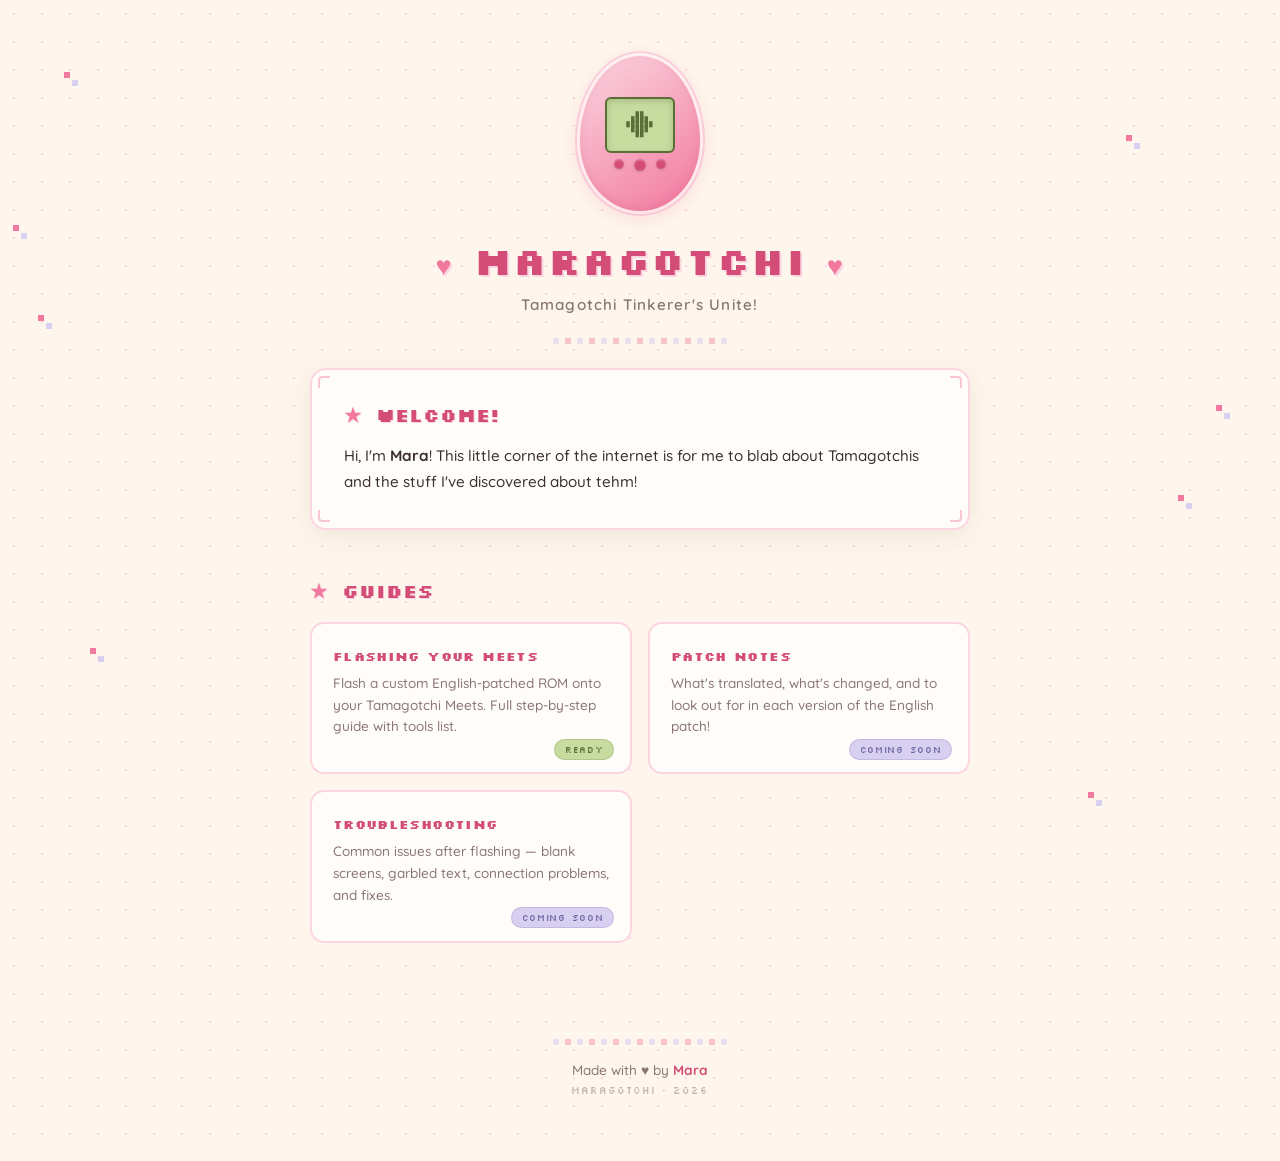
==== index.html @ a51bf193 "feat: maybe a home page?" ====
<!DOCTYPE html>
<html lang="en">
<head>
  <meta charset="UTF-8">
  <meta name="viewport" content="width=device-width, initial-scale=1.0">
  <title>Maragotchi ~ Tamagotchi Guides</title>
  <link rel="preconnect" href="https://fonts.googleapis.com">
  <link rel="preconnect" href="https://fonts.gstatic.com" crossorigin>
  <link href="https://fonts.googleapis.com/css2?family=Silkscreen:wght@400;700&family=Quicksand:wght@400;500;600;700&display=swap" rel="stylesheet">
  <link rel="stylesheet" href="style.css">
</head>
<body>

  <!-- floating pixel stars -->
  <div class="stars" aria-hidden="true">
    <span class="star" style="top:8%;left:5%;animation-delay:0s"></span>
    <span class="star" style="top:15%;left:88%;animation-delay:1.2s"></span>
    <span class="star" style="top:35%;left:3%;animation-delay:0.6s"></span>
    <span class="star" style="top:55%;left:92%;animation-delay:1.8s"></span>
    <span class="star" style="top:72%;left:7%;animation-delay:0.3s"></span>
    <span class="star" style="top:88%;left:85%;animation-delay:2.1s"></span>
    <span class="star" style="top:45%;left:95%;animation-delay:1.5s"></span>
    <span class="star" style="top:25%;left:1%;animation-delay:0.9s"></span>
  </div>

  <div class="page-wrap">

    <!-- ====== HEADER ====== -->
    <header class="hero">
      <div class="tama-badge">
        <div class="tama-screen">
          <div class="pixel-pet" aria-hidden="true">
            <div class="pet-row">&#9608;&#9608;</div>
            <div class="pet-row">&#9608;&#9608;&#9608;&#9608;</div>
            <div class="pet-row">&#9608;&#9608;&#9608;&#9608;&#9608;&#9608;</div>
            <div class="pet-row">&#9608;&#9608;&#9608;&#9608;</div>
            <div class="pet-row">&#9608;&#9608;</div>
          </div>
        </div>
        <div class="tama-buttons" aria-hidden="true">
          <span class="tama-btn"></span>
          <span class="tama-btn mid"></span>
          <span class="tama-btn"></span>
        </div>
      </div>
      <h1 class="site-title">
        <span class="title-deco">&hearts;</span>
        Maragotchi
        <span class="title-deco">&hearts;</span>
      </h1>
      <p class="tagline">Tamagotchi Tinkerer's Unite!</p>
      <div class="header-divider" aria-hidden="true">
        <span></span><span></span><span></span><span></span><span></span>
        <span></span><span></span><span></span><span></span><span></span>
        <span></span><span></span><span></span><span></span><span></span>
      </div>
    </header>

    <!-- ====== WELCOME ====== -->
    <section class="card intro-card">
      <div class="card-corner tl"></div>
      <div class="card-corner tr"></div>
      <div class="card-corner bl"></div>
      <div class="card-corner br"></div>
      <h2><span class="bullet">&starf;</span> Welcome!</h2>
      <p>
        Hi, I'm <strong>Mara</strong>! This little corner of the internet is for me to blab about Tamagotchis and the stuff  I've discovered about tehm!
      </p>
    </section>

    <!-- ====== GUIDE CARDS ====== -->
    <section>
      <h2 class="section-heading"><span class="bullet">&starf;</span> Guides</h2>

      <div class="guide-grid">

        <a href="flashing.html" class="guide-card">
          <h3>Flashing Your Meets</h3>
          <p>Flash a custom English-patched ROM onto your Tamagotchi Meets. Full step-by-step guide with tools list.</p>
          <span class="guide-card-tag">Ready</span>
        </a>

        <a href="patch-notes.html" class="guide-card">
          <h3>Patch Notes</h3>
          <p>What's translated, what's changed, and to look out for in each version of the English patch!</p>
          <span class="guide-card-tag soon">Coming Soon</span>
        </a>

        <a href="troubleshooting.html" class="guide-card">
          <h3>Troubleshooting</h3>
          <p>Common issues after flashing &mdash; blank screens, garbled text, connection problems, and fixes.</p>
          <span class="guide-card-tag soon">Coming Soon</span>
        </a>




      </div>
    </section>

    <!-- ====== FOOTER ====== -->
    <footer>
      <div class="footer-deco" aria-hidden="true">
        <span></span><span></span><span></span><span></span><span></span>
        <span></span><span></span><span></span><span></span><span></span>
        <span></span><span></span><span></span><span></span><span></span>
      </div>
      <p>Made with &hearts; by <strong>Mara</strong></p>
      <p class="footer-sub">Maragotchi &middot; 2026</p>
    </footer>

  </div>
</body>
</html>
---- style.css ----
:root {
  --cream:      #fef6ec;
  --shell:      #f9ede0;
  --pink:       #f2789f;
  --pink-soft:  #fbd5e0;
  --pink-deep:  #d44d78;
  --lcd:        #c8dca0;
  --lcd-dark:   #5a6e3a;
  --lavender:   #d8d0f0;
  --text:       #3a2e2e;
  --text-light: #8a7575;
  --white:      #fffdf9;
  --shadow:     rgba(60, 40, 40, 0.08);
}

/* ===== Reset ===== */
*, *::before, *::after { box-sizing: border-box; margin: 0; padding: 0; }

/* ===== Body & Background ===== */
body {
  font-family: 'Quicksand', sans-serif;
  font-weight: 500;
  color: var(--text);
  background: var(--cream);
  overflow-x: hidden;
  position: relative;
  /* dot grid texture */
  background-image:
    radial-gradient(circle, var(--pink-soft) 1px, transparent 1px);
  background-size: 28px 28px;
}

/* ===== Floating Pixel Stars ===== */
.stars { position: fixed; inset: 0; pointer-events: none; z-index: 0; }

.star {
  position: absolute;
  width: 6px;
  height: 6px;
  background: var(--pink);
  animation: twinkle 3s ease-in-out infinite;
  image-rendering: pixelated;
}
.star::after {
  content: '';
  position: absolute;
  width: 6px;
  height: 6px;
  background: var(--lavender);
  top: 8px;
  left: 8px;
}

@keyframes twinkle {
  0%, 100% { opacity: 0.2; transform: scale(1); }
  50%      { opacity: 1;   transform: scale(1.6); }
}

/* ===== Page Wrapper ===== */
.page-wrap {
  position: relative;
  z-index: 1;
  max-width: 700px;
  margin: 0 auto;
  padding: 1rem 1.25rem 3rem;
}

/* ===== HEADER / HERO ===== */
.hero {
  text-align: center;
  padding: 2.5rem 0 1.5rem;
}

/* tama-shaped badge with LCD screen */
.tama-badge {
  width: 120px;
  height: 155px;
  margin: 0 auto 1.5rem;
  background: linear-gradient(145deg, var(--pink-soft) 0%, var(--pink) 100%);
  border-radius: 50% 50% 50% 50% / 55% 55% 45% 45%;
  flex-direction: column;
  display: flex;
  align-items: center;
  justify-content: center;
  box-shadow:
    0 4px 20px rgba(242, 120, 159, 0.3),
    inset 0 -3px 8px rgba(212, 77, 120, 0.2),
    0 0 0 3px var(--white),
    0 0 0 5px var(--pink-soft);
  animation: tama-float 4s ease-in-out infinite;
}

@keyframes tama-float {
  0%, 100% { transform: translateY(0); }
  50%      { transform: translateY(-8px); }
}

/* Buttons below screen */
.tama-buttons {
  display: flex;
  justify-content: center;
  gap: 10px;
  margin-top: 6px;
}

.tama-btn {
  width: 10px;
  height: 10px;
  background: var(--pink-deep);
  border-radius: 50%;
  box-shadow:
    inset 0 1px 2px rgba(255, 255, 255, 0.3),
    0 1px 3px rgba(60, 40, 40, 0.2);
  transition: transform 0.15s ease;
}

.tama-btn.mid {
  width: 12px;
  height: 12px;
}

.tama-btn:hover {
  transform: scale(1.3);
}

.tama-screen {
  width: 70px;
  height: 56px;
  background: var(--lcd);
  border-radius: 6px;
  border: 2px solid var(--lcd-dark);
  display: flex;
  align-items: center;
  justify-content: center;
  box-shadow: inset 0 2px 6px rgba(90, 110, 58, 0.3);
}

/* Pixel pet animation */
.pixel-pet {
  color: var(--lcd-dark);
  font-size: 5px;
  line-height: 1;
  letter-spacing: 1px;
  animation: pet-bounce 1.5s ease-in-out infinite;
  image-rendering: pixelated;
}

@keyframes pet-bounce {
  0%, 100% { transform: translateY(0); }
  50%      { transform: translateY(-3px); }
}

.pet-row { text-align: center; }

/* Title */
.site-title {
  font-family: 'Silkscreen', monospace;
  font-size: 2.4rem;
  color: var(--pink-deep);
  letter-spacing: 0.04em;
  text-shadow: 2px 2px 0 var(--pink-soft);
}

.title-deco {
  font-size: 0.7em;
  color: var(--pink);
  vertical-align: middle;
  animation: deco-pulse 2s ease-in-out infinite;
}

@keyframes deco-pulse {
  0%, 100% { opacity: 0.5; }
  50%      { opacity: 1; }
}

.tagline {
  margin-top: 0.6rem;
  font-size: 0.95rem;
  color: var(--text-light);
  letter-spacing: 0.08em;
  font-weight: 600;
}

/* Decorative pixel divider */
.header-divider, .footer-deco {
  display: flex;
  justify-content: center;
  gap: 6px;
  margin-top: 1.5rem;
}

.header-divider span, .footer-deco span {
  display: block;
  width: 6px;
  height: 6px;
  background: var(--pink);
  border-radius: 1px;
  opacity: 0.4;
}

.header-divider span:nth-child(odd), .footer-deco span:nth-child(odd) {
  background: var(--lavender);
  opacity: 0.6;
}

/* ===== NAV ===== */
.pill-nav {
  display: flex;
  justify-content: center;
  gap: 0.75rem;
  margin: 1.5rem 0 2.5rem;
}

.pill {
  font-family: 'Silkscreen', monospace;
  font-size: 0.75rem;
  text-decoration: none;
  color: var(--pink-deep);
  background: var(--white);
  border: 2px solid var(--pink-soft);
  padding: 0.5rem 1.3rem;
  border-radius: 999px;
  transition: all 0.25s ease;
  letter-spacing: 0.06em;
}

.pill:hover {
  background: var(--pink);
  color: var(--white);
  border-color: var(--pink);
  transform: translateY(-2px);
  box-shadow: 0 4px 12px rgba(242, 120, 159, 0.35);
}

/* ===== SECTION HEADINGS ===== */
.section-heading {
  font-family: 'Silkscreen', monospace;
  font-size: 1.2rem;
  color: var(--pink-deep);
  margin-bottom: 1.2rem;
  text-shadow: 1px 1px 0 var(--pink-soft);
}

.bullet {
  color: var(--pink);
  margin-right: 0.3rem;
}

/* ===== INTRO CARD ===== */
.intro-card {
  position: relative;
  background: var(--white);
  border: 2px solid var(--pink-soft);
  border-radius: 16px;
  padding: 2rem 2rem;
  margin-bottom: 3rem;
  box-shadow: 0 6px 24px var(--shadow);
}

.intro-card h2 {
  font-family: 'Silkscreen', monospace;
  font-size: 1.2rem;
  color: var(--pink-deep);
  margin-bottom: 1rem;
  text-shadow: 1px 1px 0 var(--pink-soft);
}

.intro-card p {
  line-height: 1.75;
  margin-bottom: 0.8rem;
  font-size: 0.95rem;
}

.intro-card p:last-of-type { margin-bottom: 0; }

/* Corner decorations */
.card-corner {
  position: absolute;
  width: 12px;
  height: 12px;
  border: 2px solid var(--pink);
  opacity: 0.4;
}
.card-corner.tl { top: 6px; left: 6px; border-right: none; border-bottom: none; border-radius: 4px 0 0 0; }
.card-corner.tr { top: 6px; right: 6px; border-left: none; border-bottom: none; border-radius: 0 4px 0 0; }
.card-corner.bl { bottom: 6px; left: 6px; border-right: none; border-top: none; border-radius: 0 0 0 4px; }
.card-corner.br { bottom: 6px; right: 6px; border-left: none; border-top: none; border-radius: 0 0 4px 0; }

/* ===== TOOLS GRID ===== */
.tools-row {
  display: grid;
  grid-template-columns: repeat(3, 1fr);
  gap: 0.8rem;
  margin-top: 0.5rem;
  margin-bottom: 2.5rem;
}

.tool-card {
  background: var(--white);
  border: 2px solid var(--pink-soft);
  border-radius: 14px;
  padding: 1.3rem 1rem;
  text-align: center;
  transition: transform 0.2s ease, box-shadow 0.2s ease;
}

.tool-card:hover {
  transform: translateY(-4px);
  box-shadow: 0 8px 20px var(--shadow);
}

.tool-icon {
  font-size: 1.6rem;
  margin-bottom: 0.5rem;
  filter: grayscale(0.3);
}

.tool-card h3 {
  font-family: 'Silkscreen', monospace;
  font-size: 0.8rem;
  color: var(--pink-deep);
  margin-bottom: 0.7rem;
  letter-spacing: 0.04em;
}

.tool-card ul { list-style: none; text-align: left; }

.tool-card li {
  font-size: 0.82rem;
  padding: 0.25rem 0;
  padding-left: 1rem;
  position: relative;
  line-height: 1.5;
  color: var(--text);
}

.tool-card li::before {
  content: '\25B8';
  position: absolute;
  left: 0;
  color: var(--pink);
  font-size: 0.7rem;
  top: 0.3rem;
}

/* ===== GUIDE TIMELINE ===== */
.timeline {
  position: relative;
  padding-left: 3rem;
  margin-bottom: 2rem;
}

/* vertical line */
.timeline::before {
  content: '';
  position: absolute;
  left: 17px;
  top: 0;
  bottom: 0;
  width: 3px;
  background: repeating-linear-gradient(
    to bottom,
    var(--pink-soft) 0px,
    var(--pink-soft) 6px,
    transparent 6px,
    transparent 12px
  );
  border-radius: 2px;
}

.step {
  position: relative;
  display: flex;
  gap: 1rem;
  margin-bottom: 1.2rem;
}

.step-num {
  position: absolute;
  left: -3rem;
  top: 0;
  width: 34px;
  height: 34px;
  background: var(--pink);
  color: var(--white);
  border-radius: 50%;
  display: flex;
  align-items: center;
  justify-content: center;
  font-family: 'Silkscreen', monospace;
  font-size: 0.85rem;
  font-weight: 700;
  box-shadow: 0 2px 8px rgba(242, 120, 159, 0.4);
  z-index: 2;
}

.step-body {
  background: var(--white);
  border: 2px solid var(--pink-soft);
  border-radius: 12px;
  padding: 1.2rem 1.4rem;
  flex: 1;
  transition: box-shadow 0.2s ease;
}

.step-body:hover {
  box-shadow: 0 4px 16px var(--shadow);
}

.step-body h3 {
  font-family: 'Silkscreen', monospace;
  font-size: 0.85rem;
  color: var(--pink-deep);
  margin-bottom: 0.5rem;
}

.step-body p {
  font-size: 0.9rem;
  line-height: 1.7;
}

.step-body code {
  font-family: 'Silkscreen', monospace;
  font-size: 0.75rem;
  background: var(--lcd);
  color: var(--lcd-dark);
  padding: 0.15em 0.5em;
  border-radius: 4px;
  border: 1px solid rgba(90, 110, 58, 0.2);
}

.step-body img, .guide-img, .intro-card img {
  width: 100%;
  max-width: 560px;
  display: block;
  margin: 1.2rem auto 0.4rem;
  border-radius: 10px;
  border: 2px solid var(--pink-soft);
  box-shadow: 0 4px 12px var(--shadow);
}

/* ===== FOOTER ===== */
footer {
  text-align: center;
  padding: 2rem 0 1rem;
  color: var(--text-light);
  font-size: 0.85rem;
}

.footer-deco { margin-bottom: 1rem; }

footer strong { color: var(--pink-deep); }

.footer-sub {
  margin-top: 0.3rem;
  font-family: 'Silkscreen', monospace;
  font-size: 0.65rem;
  letter-spacing: 0.1em;
  opacity: 0.5;
}

/* ===== GUIDE CARD GRID (Home Page) ===== */
.guide-grid {
  display: grid;
  grid-template-columns: repeat(2, 1fr);
  gap: 1rem;
  margin-bottom: 2.5rem;
}

.guide-card {
  position: relative;
  display: block;
  background: var(--white);
  border: 2px solid var(--pink-soft);
  border-radius: 14px;
  padding: 1.5rem 1.3rem 2.2rem;
  text-decoration: none;
  color: var(--text);
  transition: all 0.25s ease;
  overflow: hidden;
}

.guide-card:hover {
  transform: translateY(-5px);
  box-shadow: 0 10px 28px rgba(242, 120, 159, 0.2);
  border-color: var(--pink);
}

.guide-card-icon {
  font-size: 1.8rem;
  margin-bottom: 0.6rem;
}

.guide-card h3 {
  font-family: 'Silkscreen', monospace;
  font-size: 0.8rem;
  color: var(--pink-deep);
  margin-bottom: 0.5rem;
  letter-spacing: 0.03em;
}

.guide-card p {
  font-size: 0.85rem;
  line-height: 1.6;
  color: var(--text-light);
}

.guide-card-tag {
  position: absolute;
  bottom: 0.8rem;
  right: 1rem;
  font-family: 'Silkscreen', monospace;
  font-size: 0.55rem;
  letter-spacing: 0.08em;
  background: var(--lcd);
  color: var(--lcd-dark);
  padding: 0.25rem 0.6rem;
  border-radius: 999px;
  border: 1px solid rgba(90, 110, 58, 0.2);
}

.guide-card-tag.soon {
  background: var(--lavender);
  color: #6b60a0;
  border-color: rgba(107, 96, 160, 0.2);
}

/* ===== SUB-PAGE HEADER ===== */
.sub-header {
  text-align: center;
  padding: 2rem 0 1.5rem;
}

.back-link {
  display: inline-block;
  font-family: 'Silkscreen', monospace;
  font-size: 0.7rem;
  color: var(--pink);
  text-decoration: none;
  margin-bottom: 1rem;
  padding: 0.4rem 1rem;
  border: 2px solid var(--pink-soft);
  border-radius: 999px;
  transition: all 0.2s ease;
  letter-spacing: 0.04em;
}

.back-link:hover {
  background: var(--pink);
  color: var(--white);
  border-color: var(--pink);
}

.sub-title {
  font-family: 'Silkscreen', monospace;
  font-size: 1.5rem;
  color: var(--pink-deep);
  text-shadow: 2px 2px 0 var(--pink-soft);
  margin-bottom: 0.4rem;
}

/* ===== SCROLL ANIMATIONS ===== */
.step, .tool-card, .intro-card, .guide-card {
  opacity: 0;
  transform: translateY(20px);
  animation: fade-up 0.6s ease forwards;
}

.intro-card  { animation-delay: 0.1s; }
.tool-card:nth-child(1) { animation-delay: 0.15s; }
.tool-card:nth-child(2) { animation-delay: 0.25s; }
.tool-card:nth-child(3) { animation-delay: 0.35s; }
.guide-card:nth-child(1) { animation-delay: 0.1s; }
.guide-card:nth-child(2) { animation-delay: 0.2s; }
.guide-card:nth-child(3) { animation-delay: 0.3s; }
.guide-card:nth-child(4) { animation-delay: 0.4s; }
.guide-card:nth-child(5) { animation-delay: 0.5s; }
.guide-card:nth-child(6) { animation-delay: 0.6s; }
.guide-card:nth-child(7) { animation-delay: 0.7s; }
.step:nth-child(1) { animation-delay: 0.1s; }
.step:nth-child(2) { animation-delay: 0.2s; }
.step:nth-child(3) { animation-delay: 0.3s; }
.step:nth-child(4) { animation-delay: 0.4s; }
.step:nth-child(5) { animation-delay: 0.5s; }
.step:nth-child(6) { animation-delay: 0.6s; }

@keyframes fade-up {
  to { opacity: 1; transform: translateY(0); }
}

/* ===== RESPONSIVE ===== */
@media (max-width: 640px) {
  .page-wrap { padding: 1rem; }

  .site-title { font-size: 1.7rem; }

  .tools-row, .guide-grid {
    grid-template-columns: 1fr;
    gap: 0.7rem;
  }

  .timeline { padding-left: 2.5rem; }
  .step-num { left: -2.5rem; width: 28px; height: 28px; font-size: 0.75rem; }
  .timeline::before { left: 13px; }

  .tama-badge { width: 100px; height: 130px; }
  .tama-screen { width: 58px; height: 46px; }
  .tama-btn { width: 8px; height: 8px; }
  .tama-btn.mid { width: 10px; height: 10px; }
  .tama-buttons { gap: 8px; margin-top: 4px; }

  .intro-card { padding: 1.5rem 1.2rem; }

  /* Guest book responsive */
  .gb-mood-icon { width: 34px; height: 34px; font-size: 1rem; }
  .gb-entry-header { gap: 0.35rem; }
  .gb-entry-date { margin-left: 0; }
}

/* ===== GUEST BOOK ===== */
.gb-form {
  display: flex;
  flex-direction: column;
  gap: 1rem;
  margin-top: 0.5rem;
}

.gb-field {
  display: flex;
  flex-direction: column;
  gap: 0.3rem;
  position: relative;
}

.gb-label {
  font-family: 'Silkscreen', monospace;
  font-size: 0.7rem;
  color: var(--pink-deep);
  letter-spacing: 0.06em;
}

.gb-input {
  font-family: 'Quicksand', sans-serif;
  font-size: 0.9rem;
  font-weight: 500;
  color: var(--text);
  background: var(--shell);
  border: 2px solid var(--pink-soft);
  border-radius: 10px;
  padding: 0.65rem 0.9rem;
  outline: none;
  transition: border-color 0.2s ease, box-shadow 0.2s ease;
}

.gb-input::placeholder {
  color: var(--text-light);
  opacity: 0.6;
}

.gb-input:focus {
  border-color: var(--pink);
  box-shadow: 0 0 0 3px rgba(242, 120, 159, 0.15);
}

.gb-textarea {
  min-height: 90px;
  resize: vertical;
  line-height: 1.6;
}

.gb-charcount {
  position: absolute;
  bottom: 0.5rem;
  right: 0.75rem;
  font-family: 'Silkscreen', monospace;
  font-size: 0.55rem;
  color: var(--text-light);
  opacity: 0.5;
  pointer-events: none;
}

/* Mood picker */
.gb-mood-row {
  display: flex;
  gap: 0.5rem;
  margin-top: 0.2rem;
}

.gb-mood-option {
  cursor: pointer;
}

.gb-mood-option input {
  position: absolute;
  opacity: 0;
  width: 0;
  height: 0;
}

.gb-mood-icon {
  display: flex;
  align-items: center;
  justify-content: center;
  width: 38px;
  height: 38px;
  font-size: 1.1rem;
  background: var(--shell);
  border: 2px solid var(--pink-soft);
  border-radius: 10px;
  transition: all 0.2s ease;
}

.gb-mood-option input:checked + .gb-mood-icon {
  background: var(--pink);
  border-color: var(--pink);
  color: var(--white);
  transform: scale(1.1);
  box-shadow: 0 3px 10px rgba(242, 120, 159, 0.35);
}

.gb-mood-icon:hover {
  border-color: var(--pink);
  transform: translateY(-2px);
}

/* Submit button — reset browser button defaults since .pill was designed for <a> */
.gb-submit {
  align-self: flex-start;
  cursor: pointer;
  font-weight: 700;
  margin-top: 0.3rem;
  -webkit-appearance: none;
  appearance: none;
}

/* Entries */
.gb-entries {
  display: flex;
  flex-direction: column;
  gap: 0.8rem;
  margin-bottom: 2.5rem;
}

.gb-entry {
  background: var(--white);
  border: 2px solid var(--pink-soft);
  border-radius: 14px;
  padding: 1.2rem 1.3rem;
  opacity: 0;
  transform: translateY(20px);
  animation: fade-up 0.5s ease forwards;
}

.gb-entry:hover {
  box-shadow: 0 4px 16px var(--shadow);
}

.gb-entry-header {
  display: flex;
  align-items: center;
  gap: 0.5rem;
  flex-wrap: wrap;
  margin-bottom: 0.5rem;
}

.gb-entry-mood {
  font-size: 1rem;
  color: var(--pink);
  line-height: 1;
}

.gb-entry-name {
  font-family: 'Silkscreen', monospace;
  font-size: 0.75rem;
  color: var(--pink-deep);
  letter-spacing: 0.03em;
}

.gb-entry-tama {
  font-family: 'Silkscreen', monospace;
  font-size: 0.55rem;
  background: var(--lcd);
  color: var(--lcd-dark);
  padding: 0.2rem 0.5rem;
  border-radius: 999px;
  border: 1px solid rgba(90, 110, 58, 0.2);
  letter-spacing: 0.04em;
}

.gb-entry-date {
  font-family: 'Silkscreen', monospace;
  font-size: 0.55rem;
  color: var(--text-light);
  opacity: 0.6;
  letter-spacing: 0.04em;
}

.gb-delete {
  margin-left: auto;
  background: none;
  border: 2px solid var(--pink-soft);
  border-radius: 50%;
  width: 24px;
  height: 24px;
  font-size: 0.85rem;
  line-height: 1;
  color: var(--text-light);
  cursor: pointer;
  display: flex;
  align-items: center;
  justify-content: center;
  opacity: 0;
  transition: all 0.2s ease;
  -webkit-appearance: none;
  appearance: none;
  padding: 0;
}

.gb-entry:hover .gb-delete {
  opacity: 0.5;
}

.gb-delete:hover {
  opacity: 1 !important;
  color: var(--pink-deep);
  border-color: var(--pink-deep);
  background: var(--pink-soft);
}

.gb-entry-msg {
  font-size: 0.9rem;
  line-height: 1.7;
  color: var(--text);
}

.gb-empty {
  text-align: center;
  font-family: 'Silkscreen', monospace;
  font-size: 0.75rem;
  color: var(--text-light);
  padding: 2rem 1rem;
  opacity: 0.6;
}

/* ===== SELECTION ===== */
::selection {
  background: var(--pink-soft);
  color: var(--pink-deep);
}
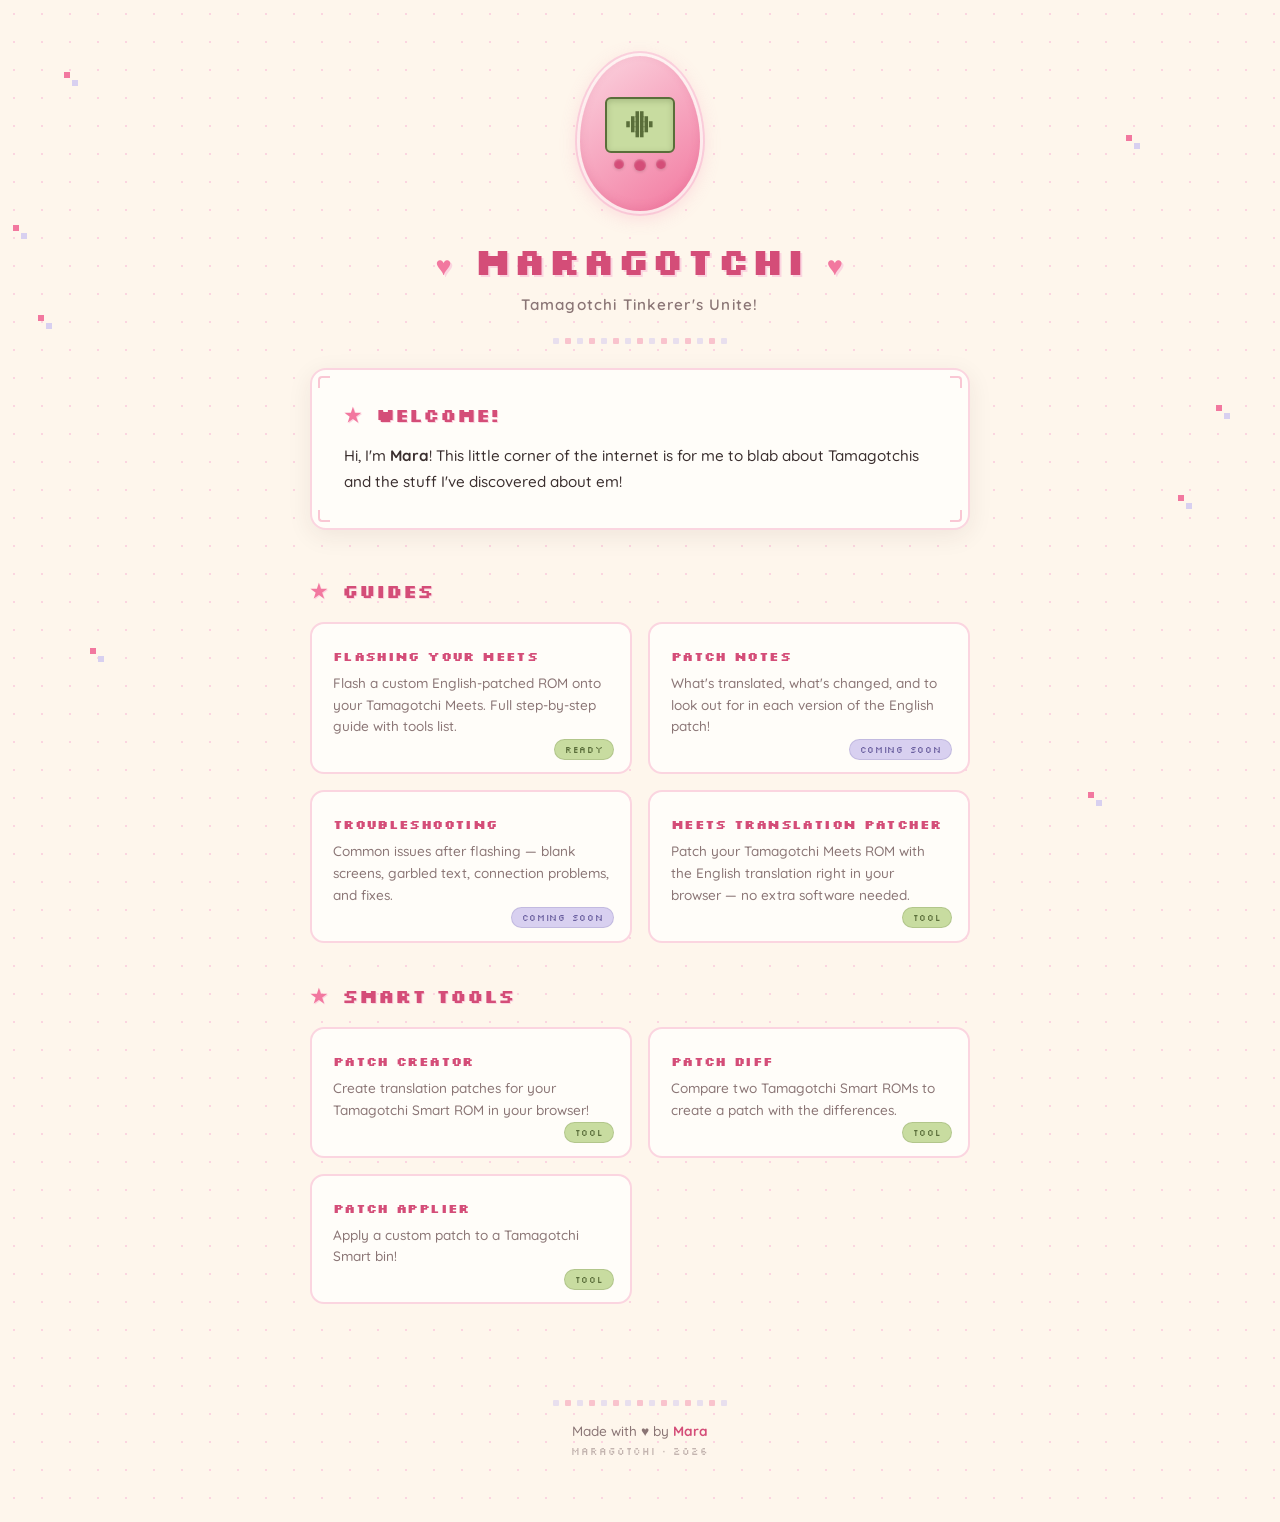
==== commit 6f2a9c5a: "Moar pages! also idk some direction? lets get this place CUTE!" ====
--- a/index.html
+++ b/index.html
@@ -11,7 +11,6 @@
 </head>
 <body>
 
-  <!-- floating pixel stars -->
   <div class="stars" aria-hidden="true">
     <span class="star" style="top:8%;left:5%;animation-delay:0s"></span>
     <span class="star" style="top:15%;left:88%;animation-delay:1.2s"></span>
@@ -25,7 +24,6 @@
 
   <div class="page-wrap">
 
-    <!-- ====== HEADER ====== -->
     <header class="hero">
       <div class="tama-badge">
         <div class="tama-screen">
@@ -56,7 +54,6 @@
       </div>
     </header>
 
-    <!-- ====== WELCOME ====== -->
     <section class="card intro-card">
       <div class="card-corner tl"></div>
       <div class="card-corner tr"></div>
@@ -64,11 +61,10 @@
       <div class="card-corner br"></div>
       <h2><span class="bullet">&starf;</span> Welcome!</h2>
       <p>
-        Hi, I'm <strong>Mara</strong>! This little corner of the internet is for me to blab about Tamagotchis and the stuff  I've discovered about tehm!
+        Hi, I'm <strong>Mara</strong>! This little corner of the internet is for me to blab about Tamagotchis and the stuff  I've discovered about em!
       </p>
     </section>
 
-    <!-- ====== GUIDE CARDS ====== -->
     <section>
       <h2 class="section-heading"><span class="bullet">&starf;</span> Guides</h2>
 
@@ -92,8 +88,38 @@
           <span class="guide-card-tag soon">Coming Soon</span>
         </a>
 
+        <a href="https://mara-stuff.github.io/tamagotchi-shtuff/meets_translation_patcher.html" class="guide-card">
+          <h3>Meets Translation Patcher</h3>
+          <p>Patch your Tamagotchi Meets ROM with the English translation right in your browser &mdash; no extra software needed.</p>
+          <span class="guide-card-tag">Tool</span>
+        </a>
 
+      </div>
+    </section>
 
+    <!-- ====== SMART TOOLS ====== -->
+    <section>
+      <h2 class="section-heading"><span class="bullet">&starf;</span> Smart Tools</h2>
+
+      <div class="guide-grid">
+
+        <a href="https://mara-stuff.github.io/tamagotchi-shtuff/tamasmart_patch_creator.html" class="guide-card">
+          <h3>Patch Creator</h3>
+          <p>Create translation patches for your Tamagotchi Smart ROM in your browser!</p>
+          <span class="guide-card-tag">Tool</span>
+        </a>
+
+        <a href="https://mara-stuff.github.io/tamagotchi-shtuff/tamasmart_patch_diff.html" class="guide-card">
+          <h3>Patch Diff</h3>
+          <p>Compare two Tamagotchi Smart ROMs to create a patch with the differences.</p>
+          <span class="guide-card-tag">Tool</span>
+        </a>
+
+        <a href="https://mara-stuff.github.io/tamagotchi-shtuff/tamasmart_patch_apply.html" class="guide-card">
+          <h3>Patch Applier</h3>
+          <p>Apply a custom patch to a Tamagotchi Smart bin!</p>
+          <span class="guide-card-tag">Tool</span>
+        </a>
 
       </div>
     </section>
--- a/style.css
+++ b/style.css
@@ -1,6 +1,5 @@
 :root {
   --cream:      #fef6ec;
-  --shell:      #f9ede0;
   --pink:       #f2789f;
   --pink-soft:  #fbd5e0;
   --pink-deep:  #d44d78;
@@ -203,35 +202,6 @@
   opacity: 0.6;
 }
 
-/* ===== NAV ===== */
-.pill-nav {
-  display: flex;
-  justify-content: center;
-  gap: 0.75rem;
-  margin: 1.5rem 0 2.5rem;
-}
-
-.pill {
-  font-family: 'Silkscreen', monospace;
-  font-size: 0.75rem;
-  text-decoration: none;
-  color: var(--pink-deep);
-  background: var(--white);
-  border: 2px solid var(--pink-soft);
-  padding: 0.5rem 1.3rem;
-  border-radius: 999px;
-  transition: all 0.25s ease;
-  letter-spacing: 0.06em;
-}
-
-.pill:hover {
-  background: var(--pink);
-  color: var(--white);
-  border-color: var(--pink);
-  transform: translateY(-2px);
-  box-shadow: 0 4px 12px rgba(242, 120, 159, 0.35);
-}
-
 /* ===== SECTION HEADINGS ===== */
 .section-heading {
   font-family: 'Silkscreen', monospace;
@@ -429,7 +399,7 @@
   border: 1px solid rgba(90, 110, 58, 0.2);
 }
 
-.step-body img, .guide-img, .intro-card img {
+.step-body img, .intro-card img {
   width: 100%;
   max-width: 560px;
   display: block;
@@ -459,7 +429,7 @@
   opacity: 0.5;
 }
 
-/* ===== GUIDE CARD GRID (Home Page) ===== */
+/* ===== GUIDE CARD GRID ===== */
 .guide-grid {
   display: grid;
   grid-template-columns: repeat(2, 1fr);
@@ -486,11 +456,6 @@
   border-color: var(--pink);
 }
 
-.guide-card-icon {
-  font-size: 1.8rem;
-  margin-bottom: 0.6rem;
-}
-
 .guide-card h3 {
   font-family: 'Silkscreen', monospace;
   font-size: 0.8rem;
@@ -573,16 +538,14 @@
 .guide-card:nth-child(1) { animation-delay: 0.1s; }
 .guide-card:nth-child(2) { animation-delay: 0.2s; }
 .guide-card:nth-child(3) { animation-delay: 0.3s; }
-.guide-card:nth-child(4) { animation-delay: 0.4s; }
-.guide-card:nth-child(5) { animation-delay: 0.5s; }
-.guide-card:nth-child(6) { animation-delay: 0.6s; }
-.guide-card:nth-child(7) { animation-delay: 0.7s; }
 .step:nth-child(1) { animation-delay: 0.1s; }
 .step:nth-child(2) { animation-delay: 0.2s; }
 .step:nth-child(3) { animation-delay: 0.3s; }
 .step:nth-child(4) { animation-delay: 0.4s; }
 .step:nth-child(5) { animation-delay: 0.5s; }
 .step:nth-child(6) { animation-delay: 0.6s; }
+.step:nth-child(7) { animation-delay: 0.7s; }
+.step:nth-child(8) { animation-delay: 0.8s; }
 
 @keyframes fade-up {
   to { opacity: 1; transform: translateY(0); }
@@ -610,236 +573,6 @@
   .tama-buttons { gap: 8px; margin-top: 4px; }
 
   .intro-card { padding: 1.5rem 1.2rem; }
-
-  /* Guest book responsive */
-  .gb-mood-icon { width: 34px; height: 34px; font-size: 1rem; }
-  .gb-entry-header { gap: 0.35rem; }
-  .gb-entry-date { margin-left: 0; }
-}
-
-/* ===== GUEST BOOK ===== */
-.gb-form {
-  display: flex;
-  flex-direction: column;
-  gap: 1rem;
-  margin-top: 0.5rem;
-}
-
-.gb-field {
-  display: flex;
-  flex-direction: column;
-  gap: 0.3rem;
-  position: relative;
-}
-
-.gb-label {
-  font-family: 'Silkscreen', monospace;
-  font-size: 0.7rem;
-  color: var(--pink-deep);
-  letter-spacing: 0.06em;
-}
-
-.gb-input {
-  font-family: 'Quicksand', sans-serif;
-  font-size: 0.9rem;
-  font-weight: 500;
-  color: var(--text);
-  background: var(--shell);
-  border: 2px solid var(--pink-soft);
-  border-radius: 10px;
-  padding: 0.65rem 0.9rem;
-  outline: none;
-  transition: border-color 0.2s ease, box-shadow 0.2s ease;
-}
-
-.gb-input::placeholder {
-  color: var(--text-light);
-  opacity: 0.6;
-}
-
-.gb-input:focus {
-  border-color: var(--pink);
-  box-shadow: 0 0 0 3px rgba(242, 120, 159, 0.15);
-}
-
-.gb-textarea {
-  min-height: 90px;
-  resize: vertical;
-  line-height: 1.6;
-}
-
-.gb-charcount {
-  position: absolute;
-  bottom: 0.5rem;
-  right: 0.75rem;
-  font-family: 'Silkscreen', monospace;
-  font-size: 0.55rem;
-  color: var(--text-light);
-  opacity: 0.5;
-  pointer-events: none;
-}
-
-/* Mood picker */
-.gb-mood-row {
-  display: flex;
-  gap: 0.5rem;
-  margin-top: 0.2rem;
-}
-
-.gb-mood-option {
-  cursor: pointer;
-}
-
-.gb-mood-option input {
-  position: absolute;
-  opacity: 0;
-  width: 0;
-  height: 0;
-}
-
-.gb-mood-icon {
-  display: flex;
-  align-items: center;
-  justify-content: center;
-  width: 38px;
-  height: 38px;
-  font-size: 1.1rem;
-  background: var(--shell);
-  border: 2px solid var(--pink-soft);
-  border-radius: 10px;
-  transition: all 0.2s ease;
-}
-
-.gb-mood-option input:checked + .gb-mood-icon {
-  background: var(--pink);
-  border-color: var(--pink);
-  color: var(--white);
-  transform: scale(1.1);
-  box-shadow: 0 3px 10px rgba(242, 120, 159, 0.35);
-}
-
-.gb-mood-icon:hover {
-  border-color: var(--pink);
-  transform: translateY(-2px);
-}
-
-/* Submit button — reset browser button defaults since .pill was designed for <a> */
-.gb-submit {
-  align-self: flex-start;
-  cursor: pointer;
-  font-weight: 700;
-  margin-top: 0.3rem;
-  -webkit-appearance: none;
-  appearance: none;
-}
-
-/* Entries */
-.gb-entries {
-  display: flex;
-  flex-direction: column;
-  gap: 0.8rem;
-  margin-bottom: 2.5rem;
-}
-
-.gb-entry {
-  background: var(--white);
-  border: 2px solid var(--pink-soft);
-  border-radius: 14px;
-  padding: 1.2rem 1.3rem;
-  opacity: 0;
-  transform: translateY(20px);
-  animation: fade-up 0.5s ease forwards;
-}
-
-.gb-entry:hover {
-  box-shadow: 0 4px 16px var(--shadow);
-}
-
-.gb-entry-header {
-  display: flex;
-  align-items: center;
-  gap: 0.5rem;
-  flex-wrap: wrap;
-  margin-bottom: 0.5rem;
-}
-
-.gb-entry-mood {
-  font-size: 1rem;
-  color: var(--pink);
-  line-height: 1;
-}
-
-.gb-entry-name {
-  font-family: 'Silkscreen', monospace;
-  font-size: 0.75rem;
-  color: var(--pink-deep);
-  letter-spacing: 0.03em;
-}
-
-.gb-entry-tama {
-  font-family: 'Silkscreen', monospace;
-  font-size: 0.55rem;
-  background: var(--lcd);
-  color: var(--lcd-dark);
-  padding: 0.2rem 0.5rem;
-  border-radius: 999px;
-  border: 1px solid rgba(90, 110, 58, 0.2);
-  letter-spacing: 0.04em;
-}
-
-.gb-entry-date {
-  font-family: 'Silkscreen', monospace;
-  font-size: 0.55rem;
-  color: var(--text-light);
-  opacity: 0.6;
-  letter-spacing: 0.04em;
-}
-
-.gb-delete {
-  margin-left: auto;
-  background: none;
-  border: 2px solid var(--pink-soft);
-  border-radius: 50%;
-  width: 24px;
-  height: 24px;
-  font-size: 0.85rem;
-  line-height: 1;
-  color: var(--text-light);
-  cursor: pointer;
-  display: flex;
-  align-items: center;
-  justify-content: center;
-  opacity: 0;
-  transition: all 0.2s ease;
-  -webkit-appearance: none;
-  appearance: none;
-  padding: 0;
-}
-
-.gb-entry:hover .gb-delete {
-  opacity: 0.5;
-}
-
-.gb-delete:hover {
-  opacity: 1 !important;
-  color: var(--pink-deep);
-  border-color: var(--pink-deep);
-  background: var(--pink-soft);
-}
-
-.gb-entry-msg {
-  font-size: 0.9rem;
-  line-height: 1.7;
-  color: var(--text);
-}
-
-.gb-empty {
-  text-align: center;
-  font-family: 'Silkscreen', monospace;
-  font-size: 0.75rem;
-  color: var(--text-light);
-  padding: 2rem 1rem;
-  opacity: 0.6;
 }
 
 /* ===== SELECTION ===== */
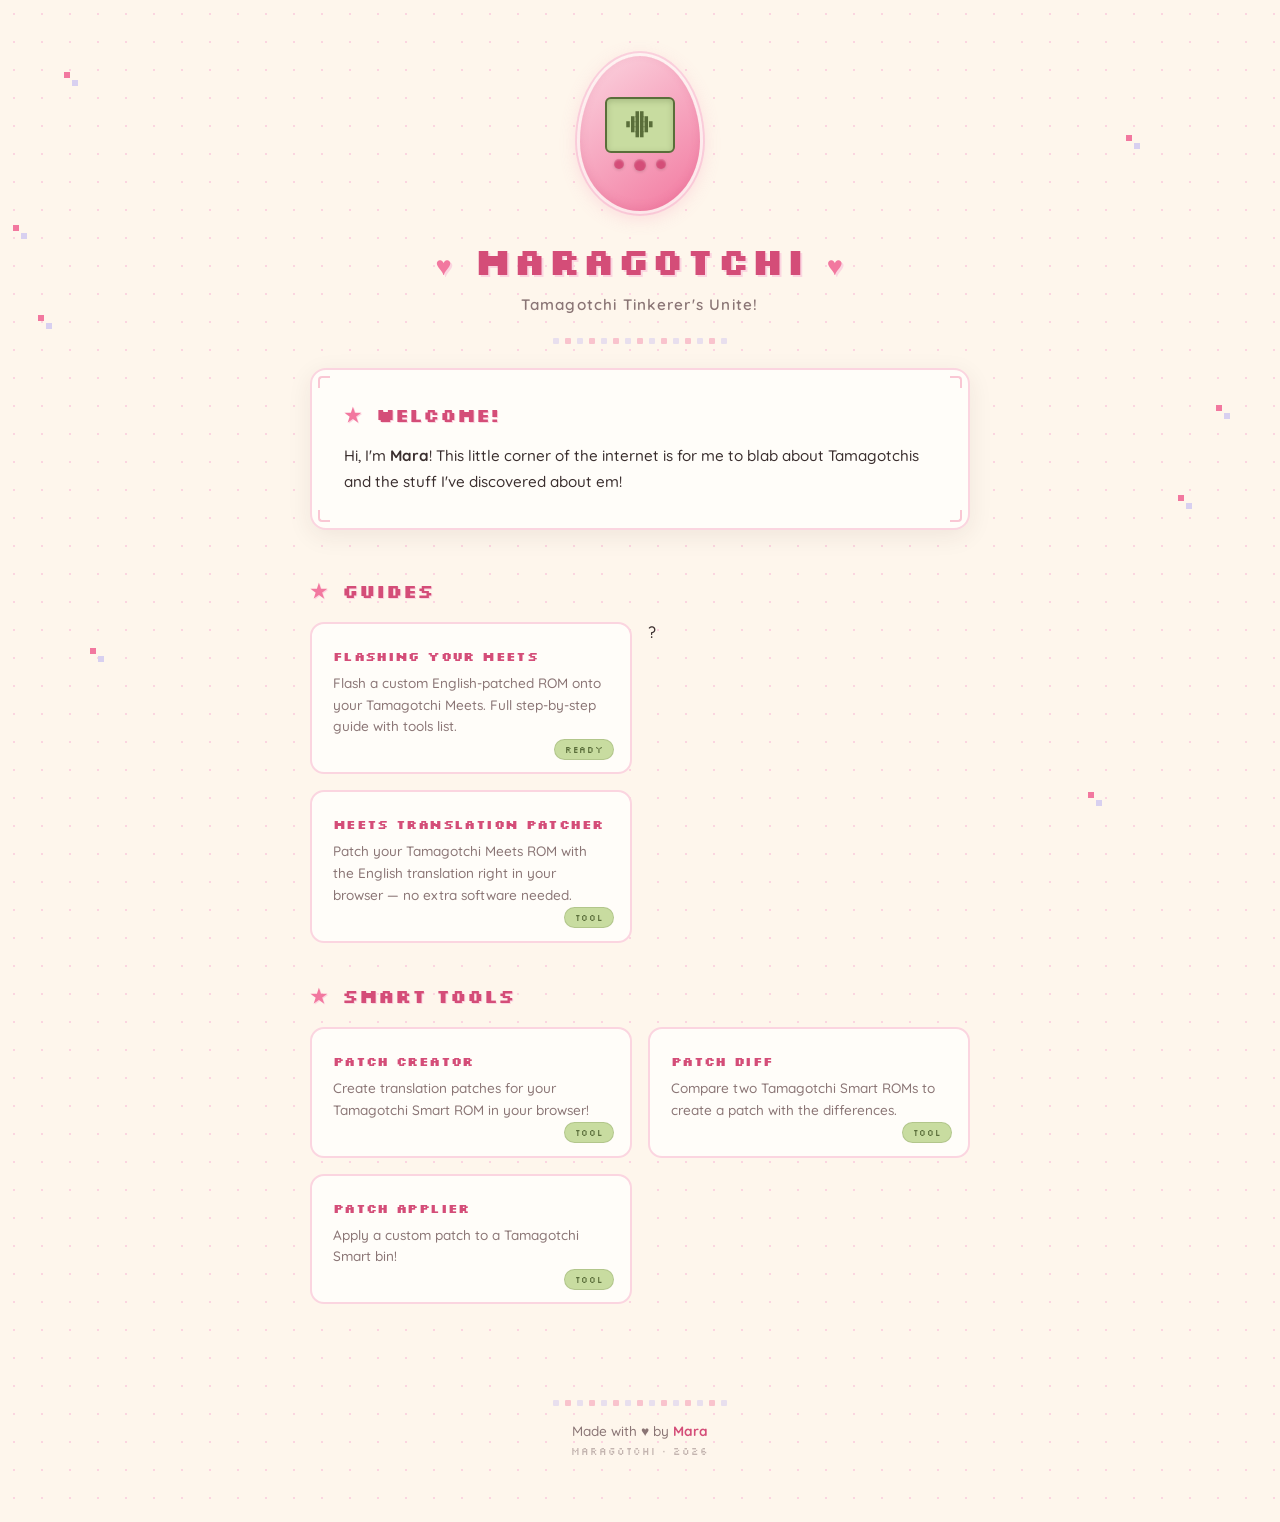
==== commit 3e9a37e7: "renamed myself. i am god." ====
--- a/index.html
+++ b/index.html
@@ -75,20 +75,9 @@
           <p>Flash a custom English-patched ROM onto your Tamagotchi Meets. Full step-by-step guide with tools list.</p>
           <span class="guide-card-tag">Ready</span>
         </a>
+?
 
-        <a href="patch-notes.html" class="guide-card">
-          <h3>Patch Notes</h3>
-          <p>What's translated, what's changed, and to look out for in each version of the English patch!</p>
-          <span class="guide-card-tag soon">Coming Soon</span>
-        </a>
-
-        <a href="troubleshooting.html" class="guide-card">
-          <h3>Troubleshooting</h3>
-          <p>Common issues after flashing &mdash; blank screens, garbled text, connection problems, and fixes.</p>
-          <span class="guide-card-tag soon">Coming Soon</span>
-        </a>
-
-        <a href="https://mara-stuff.github.io/tamagotchi-shtuff/meets_translation_patcher.html" class="guide-card">
+        <a href="https://maragotchi.github.io/tamagotchi-shtuff/meets_translation_patcher.html" class="guide-card">
           <h3>Meets Translation Patcher</h3>
           <p>Patch your Tamagotchi Meets ROM with the English translation right in your browser &mdash; no extra software needed.</p>
           <span class="guide-card-tag">Tool</span>
@@ -103,19 +92,19 @@
 
       <div class="guide-grid">
 
-        <a href="https://mara-stuff.github.io/tamagotchi-shtuff/tamasmart_patch_creator.html" class="guide-card">
+        <a href="https://maragotchi.github.io/tamagotchi-shtuff/tamasmart_patch_creator.html" class="guide-card">
           <h3>Patch Creator</h3>
           <p>Create translation patches for your Tamagotchi Smart ROM in your browser!</p>
           <span class="guide-card-tag">Tool</span>
         </a>
 
-        <a href="https://mara-stuff.github.io/tamagotchi-shtuff/tamasmart_patch_diff.html" class="guide-card">
+        <a href="https://maragotchi.github.io/tamagotchi-shtuff/tamasmart_patch_diff.html" class="guide-card">
           <h3>Patch Diff</h3>
           <p>Compare two Tamagotchi Smart ROMs to create a patch with the differences.</p>
           <span class="guide-card-tag">Tool</span>
         </a>
 
-        <a href="https://mara-stuff.github.io/tamagotchi-shtuff/tamasmart_patch_apply.html" class="guide-card">
+        <a href="https://maragotchi.github.io/tamagotchi-shtuff/tamasmart_patch_apply.html" class="guide-card">
           <h3>Patch Applier</h3>
           <p>Apply a custom patch to a Tamagotchi Smart bin!</p>
           <span class="guide-card-tag">Tool</span>
--- a/style.css
+++ b/style.css
@@ -202,6 +202,35 @@
   opacity: 0.6;
 }
 
+/* ===== NAV ===== */
+.pill-nav {
+  display: flex;
+  justify-content: center;
+  gap: 0.75rem;
+  margin: 1.5rem 0 2.5rem;
+}
+
+.pill {
+  font-family: 'Silkscreen', monospace;
+  font-size: 0.75rem;
+  text-decoration: none;
+  color: var(--pink-deep);
+  background: var(--white);
+  border: 2px solid var(--pink-soft);
+  padding: 0.5rem 1.3rem;
+  border-radius: 999px;
+  transition: all 0.25s ease;
+  letter-spacing: 0.06em;
+}
+
+.pill:hover {
+  background: var(--pink);
+  color: var(--white);
+  border-color: var(--pink);
+  transform: translateY(-2px);
+  box-shadow: 0 4px 12px rgba(242, 120, 159, 0.35);
+}
+
 /* ===== SECTION HEADINGS ===== */
 .section-heading {
   font-family: 'Silkscreen', monospace;
@@ -399,7 +428,7 @@
   border: 1px solid rgba(90, 110, 58, 0.2);
 }
 
-.step-body img, .intro-card img {
+.step-body img, .guide-img, .intro-card img {
   width: 100%;
   max-width: 560px;
   display: block;
@@ -490,62 +519,27 @@
   border-color: rgba(107, 96, 160, 0.2);
 }
 
-/* ===== SUB-PAGE HEADER ===== */
-.sub-header {
-  text-align: center;
-  padding: 2rem 0 1.5rem;
-}
-
-.back-link {
-  display: inline-block;
-  font-family: 'Silkscreen', monospace;
-  font-size: 0.7rem;
-  color: var(--pink);
-  text-decoration: none;
-  margin-bottom: 1rem;
-  padding: 0.4rem 1rem;
-  border: 2px solid var(--pink-soft);
-  border-radius: 999px;
-  transition: all 0.2s ease;
-  letter-spacing: 0.04em;
-}
-
-.back-link:hover {
-  background: var(--pink);
-  color: var(--white);
-  border-color: var(--pink);
-}
-
-.sub-title {
-  font-family: 'Silkscreen', monospace;
-  font-size: 1.5rem;
-  color: var(--pink-deep);
-  text-shadow: 2px 2px 0 var(--pink-soft);
-  margin-bottom: 0.4rem;
-}
-
 /* ===== SCROLL ANIMATIONS ===== */
-.step, .tool-card, .intro-card, .guide-card {
+.intro-card, .guide-card {
   opacity: 0;
   transform: translateY(20px);
   animation: fade-up 0.6s ease forwards;
 }
 
 .intro-card  { animation-delay: 0.1s; }
-.tool-card:nth-child(1) { animation-delay: 0.15s; }
-.tool-card:nth-child(2) { animation-delay: 0.25s; }
-.tool-card:nth-child(3) { animation-delay: 0.35s; }
 .guide-card:nth-child(1) { animation-delay: 0.1s; }
 .guide-card:nth-child(2) { animation-delay: 0.2s; }
 .guide-card:nth-child(3) { animation-delay: 0.3s; }
+.guide-card:nth-child(4) { animation-delay: 0.4s; }
+.guide-card:nth-child(5) { animation-delay: 0.5s; }
+.guide-card:nth-child(6) { animation-delay: 0.6s; }
+.guide-card:nth-child(7) { animation-delay: 0.7s; }
 .step:nth-child(1) { animation-delay: 0.1s; }
 .step:nth-child(2) { animation-delay: 0.2s; }
 .step:nth-child(3) { animation-delay: 0.3s; }
 .step:nth-child(4) { animation-delay: 0.4s; }
 .step:nth-child(5) { animation-delay: 0.5s; }
 .step:nth-child(6) { animation-delay: 0.6s; }
-.step:nth-child(7) { animation-delay: 0.7s; }
-.step:nth-child(8) { animation-delay: 0.8s; }
 
 @keyframes fade-up {
   to { opacity: 1; transform: translateY(0); }
@@ -557,14 +551,10 @@
 
   .site-title { font-size: 1.7rem; }
 
-  .tools-row, .guide-grid {
+  .guide-grid {
     grid-template-columns: 1fr;
     gap: 0.7rem;
   }
-
-  .timeline { padding-left: 2.5rem; }
-  .step-num { left: -2.5rem; width: 28px; height: 28px; font-size: 0.75rem; }
-  .timeline::before { left: 13px; }
 
   .tama-badge { width: 100px; height: 130px; }
   .tama-screen { width: 58px; height: 46px; }
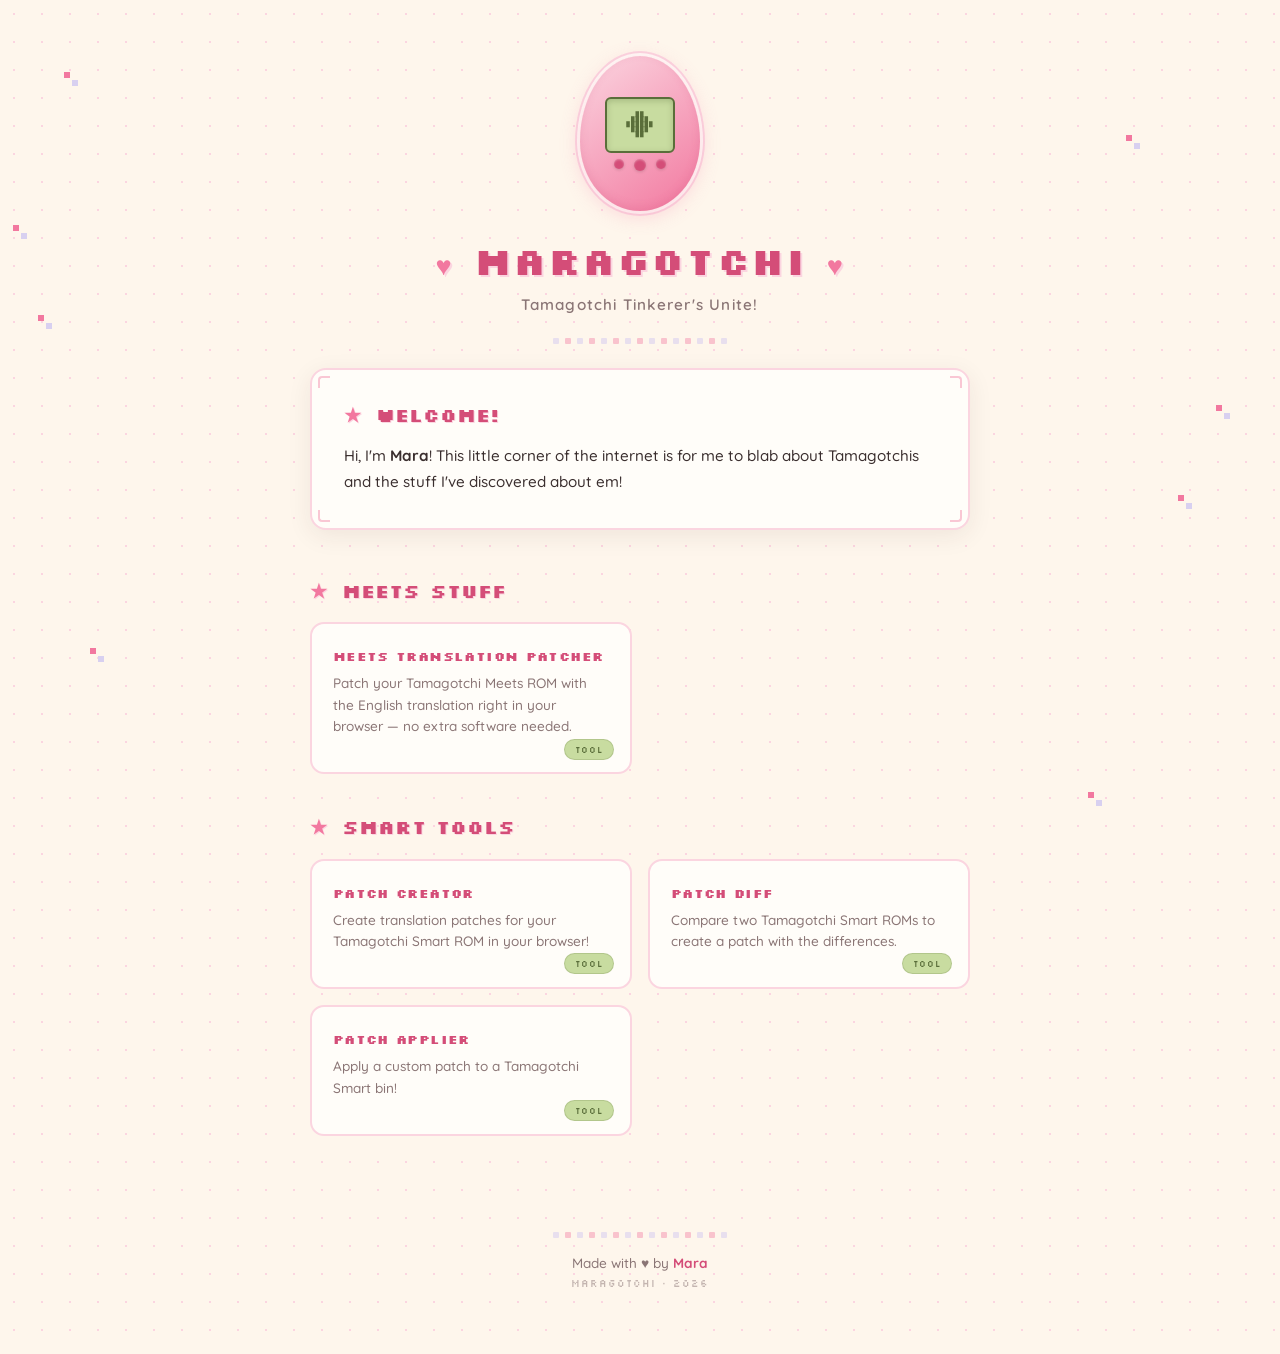
==== commit 7b8def97: "removing flashing guide, not done yet lol" ====
--- a/index.html
+++ b/index.html
@@ -66,18 +66,17 @@
     </section>
 
     <section>
-      <h2 class="section-heading"><span class="bullet">&starf;</span> Guides</h2>
+      <h2 class="section-heading"><span class="bullet">&starf;</span> Meets Stuff</h2>
 
       <div class="guide-grid">
-
+<!-- 
         <a href="flashing.html" class="guide-card">
           <h3>Flashing Your Meets</h3>
           <p>Flash a custom English-patched ROM onto your Tamagotchi Meets. Full step-by-step guide with tools list.</p>
           <span class="guide-card-tag">Ready</span>
-        </a>
-?
+        </a> -->
 
-        <a href="https://maragotchi.github.io/tamagotchi-shtuff/meets_translation_patcher.html" class="guide-card">
+        <a href="https://maragotchi.github.io/tama/meets_translation_patcher.html" class="guide-card">
           <h3>Meets Translation Patcher</h3>
           <p>Patch your Tamagotchi Meets ROM with the English translation right in your browser &mdash; no extra software needed.</p>
           <span class="guide-card-tag">Tool</span>
@@ -92,19 +91,19 @@
 
       <div class="guide-grid">
 
-        <a href="https://maragotchi.github.io/tamagotchi-shtuff/tamasmart_patch_creator.html" class="guide-card">
+        <a href="https://maragotchi.github.io/tama/tamasmart_patch_creator.html" class="guide-card">
           <h3>Patch Creator</h3>
           <p>Create translation patches for your Tamagotchi Smart ROM in your browser!</p>
           <span class="guide-card-tag">Tool</span>
         </a>
 
-        <a href="https://maragotchi.github.io/tamagotchi-shtuff/tamasmart_patch_diff.html" class="guide-card">
+        <a href="https://maragotchi.github.io/tama/tamasmart_patch_diff.html" class="guide-card">
           <h3>Patch Diff</h3>
           <p>Compare two Tamagotchi Smart ROMs to create a patch with the differences.</p>
           <span class="guide-card-tag">Tool</span>
         </a>
 
-        <a href="https://maragotchi.github.io/tamagotchi-shtuff/tamasmart_patch_apply.html" class="guide-card">
+        <a href="https://maragotchi.github.io/tama/tamasmart_patch_apply.html" class="guide-card">
           <h3>Patch Applier</h3>
           <p>Apply a custom patch to a Tamagotchi Smart bin!</p>
           <span class="guide-card-tag">Tool</span>
